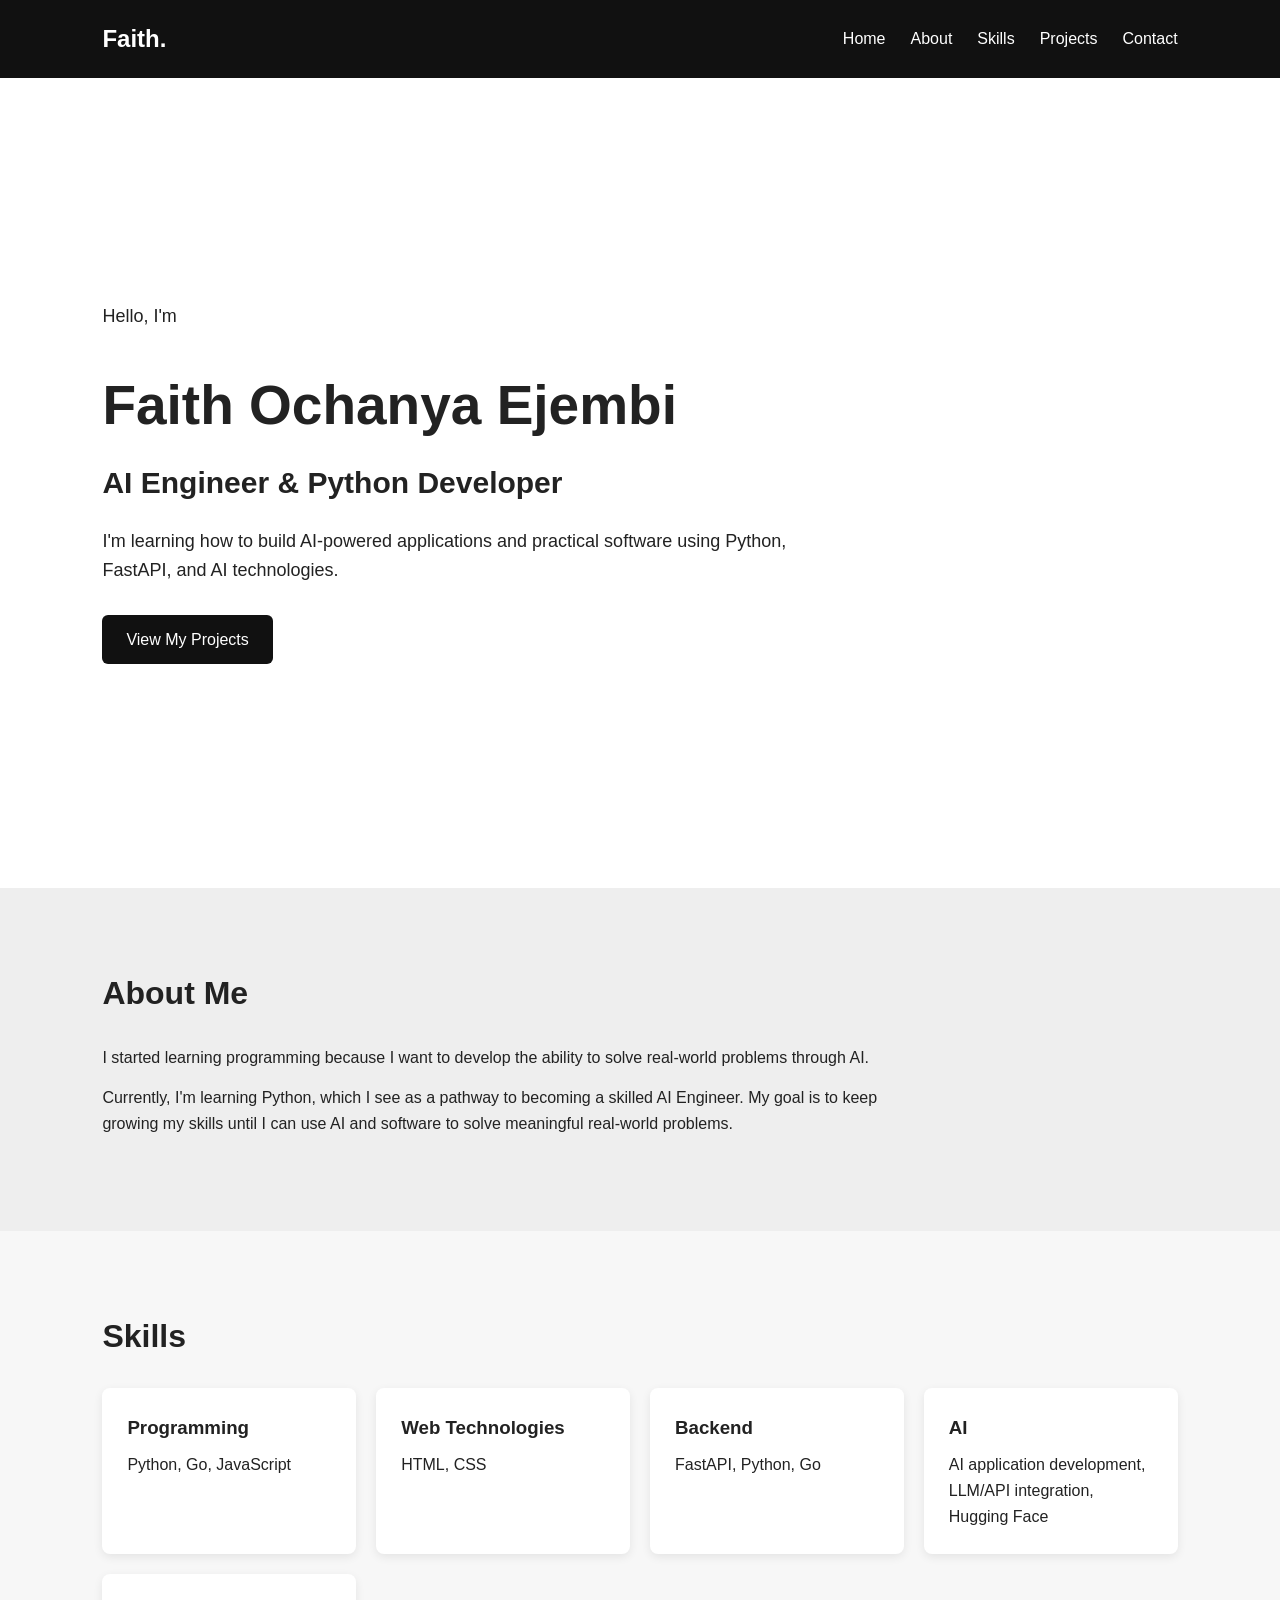
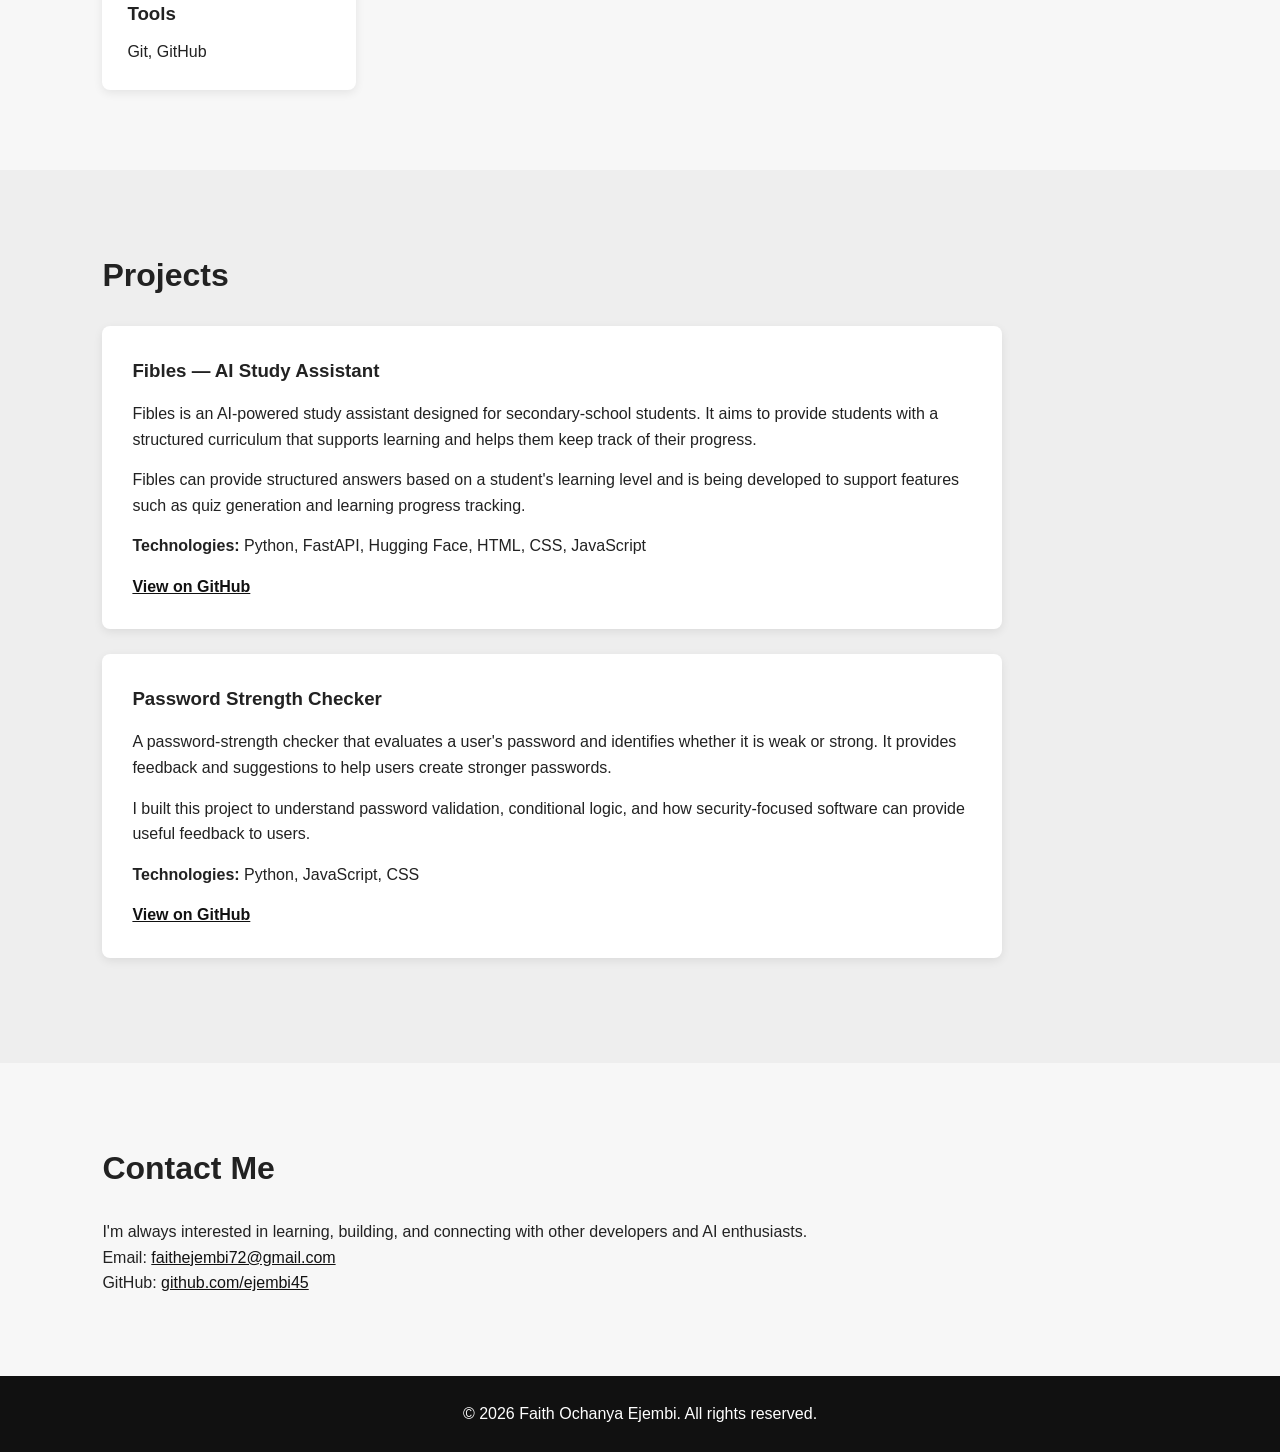
==== index.html @ 0cad3342 "Build personal portfolio website" ====
<!DOCTYPE html>
<html lang="en">
<head>
    <meta charset="UTF-8">
    <meta name="viewport" content="width=device-width, initial-scale=1.0">

    <title>Faith Ochanya Ejembi | AI Engineer</title>

    <link rel="stylesheet" href="style.css">
</head>

<body>

    <!-- Navigation -->
    <header>
        <nav>
            <h2>Faith.</h2>

            <ul>
                <li><a href="#home">Home</a></li>
                <li><a href="#about">About</a></li>
                <li><a href="#skills">Skills</a></li>
                <li><a href="#projects">Projects</a></li>
                <li><a href="#contact">Contact</a></li>
            </ul>
        </nav>
    </header>


    <!-- Home -->
    <section id="home" class="hero">

        <div class="hero-content">
            <p class="intro">Hello, I'm</p>

            <h1>Faith Ochanya Ejembi</h1>

            <h2>AI Engineer & Python Developer</h2>

            <p>
                I'm learning how to build AI-powered applications
                and practical software using Python, FastAPI,
                and AI technologies.
            </p>

            <a href="#projects" class="button">View My Projects</a>
        </div>

    </section>


    <!-- About -->
    <section id="about">

        <h2>About Me</h2>

        <p>
            I started learning programming because I want to develop
            the ability to solve real-world problems through AI.
        </p>

        <p>
            Currently, I'm learning Python, which I see as a pathway
            to becoming a skilled AI Engineer. My goal is to keep
            growing my skills until I can use AI and software to solve
            meaningful real-world problems.
        </p>

    </section>


    <!-- Skills -->
    <section id="skills">

        <h2>Skills</h2>

        <div class="skills-container">

            <div class="skill-card">
                <h3>Programming</h3>
                <p>Python, Go, JavaScript</p>
            </div>

            <div class="skill-card">
                <h3>Web Technologies</h3>
                <p>HTML, CSS</p>
            </div>

            <div class="skill-card">
                <h3>Backend</h3>
                <p>FastAPI, Python, Go</p>
            </div>

            <div class="skill-card">
                <h3>AI</h3>
                <p>AI application development, LLM/API integration, Hugging Face</p>
            </div>

            <div class="skill-card">
                <h3>Tools</h3>
                <p>Git, GitHub</p>
            </div>

        </div>

    </section>


    <!-- Projects -->
    <section id="projects">

        <h2>Projects</h2>


        <!-- Fibles -->
        <div class="project-card">

            <h3>Fibles — AI Study Assistant</h3>

            <p>
                Fibles is an AI-powered study assistant designed for
                secondary-school students. It aims to provide students
                with a structured curriculum that supports learning
                and helps them keep track of their progress.
            </p>

            <p>
                Fibles can provide structured answers based on a
                student's learning level and is being developed to
                support features such as quiz generation and learning
                progress tracking.
            </p>

            <p>
                <strong>Technologies:</strong>
                Python, FastAPI, Hugging Face, HTML, CSS, JavaScript
            </p>

            <a href="https://github.com/ejembi45/fibles"
               target="_blank">
                View on GitHub
            </a>

        </div>


        <!-- Password Strength Checker -->
        <div class="project-card">

            <h3>Password Strength Checker</h3>

            <p>
                A password-strength checker that evaluates a user's
                password and identifies whether it is weak or strong.
                It provides feedback and suggestions to help users
                create stronger passwords.
            </p>

            <p>
                I built this project to understand password validation,
                conditional logic, and how security-focused software
                can provide useful feedback to users.
            </p>

            <p>
                <strong>Technologies:</strong>
                Python, JavaScript, CSS
            </p>

            <a href="https://github.com/ejembi45/password-strength-checker"
               target="_blank">
                View on GitHub
            </a>

        </div>

    </section>


    <!-- Contact -->
    <section id="contact">

        <h2>Contact Me</h2>

        <p>
            I'm always interested in learning, building, and
            connecting with other developers and AI enthusiasts.
        </p>

        <p>
            Email:
            <a href="mailto:faithejembi72@gmail.com">
                faithejembi72@gmail.com
            </a>
        </p>

        <p>
            GitHub:
            <a href="https://github.com/ejembi45" target="_blank">
                github.com/ejembi45
            </a>
        </p>

    </section>


    <!-- Footer -->
    <footer>
        <p>© 2026 Faith Ochanya Ejembi. All rights reserved.</p>
    </footer>


    <script src="script.js"></script>

</body>
</html>
---- style.css ----
* {
    margin: 0;
    padding: 0;
    box-sizing: border-box;
}

html {
    scroll-behavior: smooth;
}

body {
    font-family: Arial, sans-serif;
    line-height: 1.6;
    color: #222;
    background: #f7f7f7;
}

/* Navigation */

header {
    background: #111;
    padding: 20px 8%;
    position: sticky;
    top: 0;
    z-index: 1000;
}

nav {
    display: flex;
    justify-content: space-between;
    align-items: center;
}

nav h2 {
    color: white;
}

nav ul {
    display: flex;
    list-style: none;
    gap: 25px;
}

nav a {
    color: white;
    text-decoration: none;
}

nav a:hover {
    text-decoration: underline;
}


/* General sections */

section {
    padding: 80px 8%;
}

section h2 {
    margin-bottom: 25px;
    font-size: 32px;
}


/* Hero */

.hero {
    min-height: 90vh;
    display: flex;
    align-items: center;
    background: white;
}

.hero-content {
    max-width: 700px;
}

.intro {
    font-size: 20px;
    margin-bottom: 10px;
}

.hero h1 {
    font-size: 55px;
    margin-bottom: 10px;
}

.hero h2 {
    font-size: 30px;
    margin-bottom: 20px;
}

.hero p {
    font-size: 18px;
    margin-bottom: 30px;
}

.button {
    display: inline-block;
    background: #111;
    color: white;
    padding: 12px 24px;
    text-decoration: none;
    border-radius: 6px;
}

.button:hover {
    background: #333;
}


/* About */

#about {
    background: #eeeeee;
}

#about p {
    max-width: 800px;
    margin-bottom: 15px;
}


/* Skills */

.skills-container {
    display: grid;
    grid-template-columns: repeat(auto-fit, minmax(200px, 1fr));
    gap: 20px;
}

.skill-card {
    background: white;
    padding: 25px;
    border-radius: 8px;
    box-shadow: 0 3px 10px rgba(0, 0, 0, 0.08);
}

.skill-card h3 {
    margin-bottom: 10px;
}


/* Projects */

#projects {
    background: #eeeeee;
}

.project-card {
    background: white;
    padding: 30px;
    margin-bottom: 25px;
    border-radius: 8px;
    max-width: 900px;
    box-shadow: 0 3px 10px rgba(0, 0, 0, 0.08);
}

.project-card h3 {
    margin-bottom: 15px;
}

.project-card p {
    margin-bottom: 15px;
}

.project-card a {
    color: #111;
    font-weight: bold;
}


/* Contact */

#contact a {
    color: #111;
}


/* Footer */

footer {
    background: #111;
    color: white;
    text-align: center;
    padding: 25px;
}


/* Mobile */

@media (max-width: 700px) {

    nav {
        flex-direction: column;
        gap: 15px;
    }

    nav ul {
        gap: 12px;
        flex-wrap: wrap;
        justify-content: center;
    }

    .hero h1 {
        font-size: 40px;
    }

    .hero h2 {
        font-size: 24px;
    }

    section {
        padding: 60px 6%;
    }
}
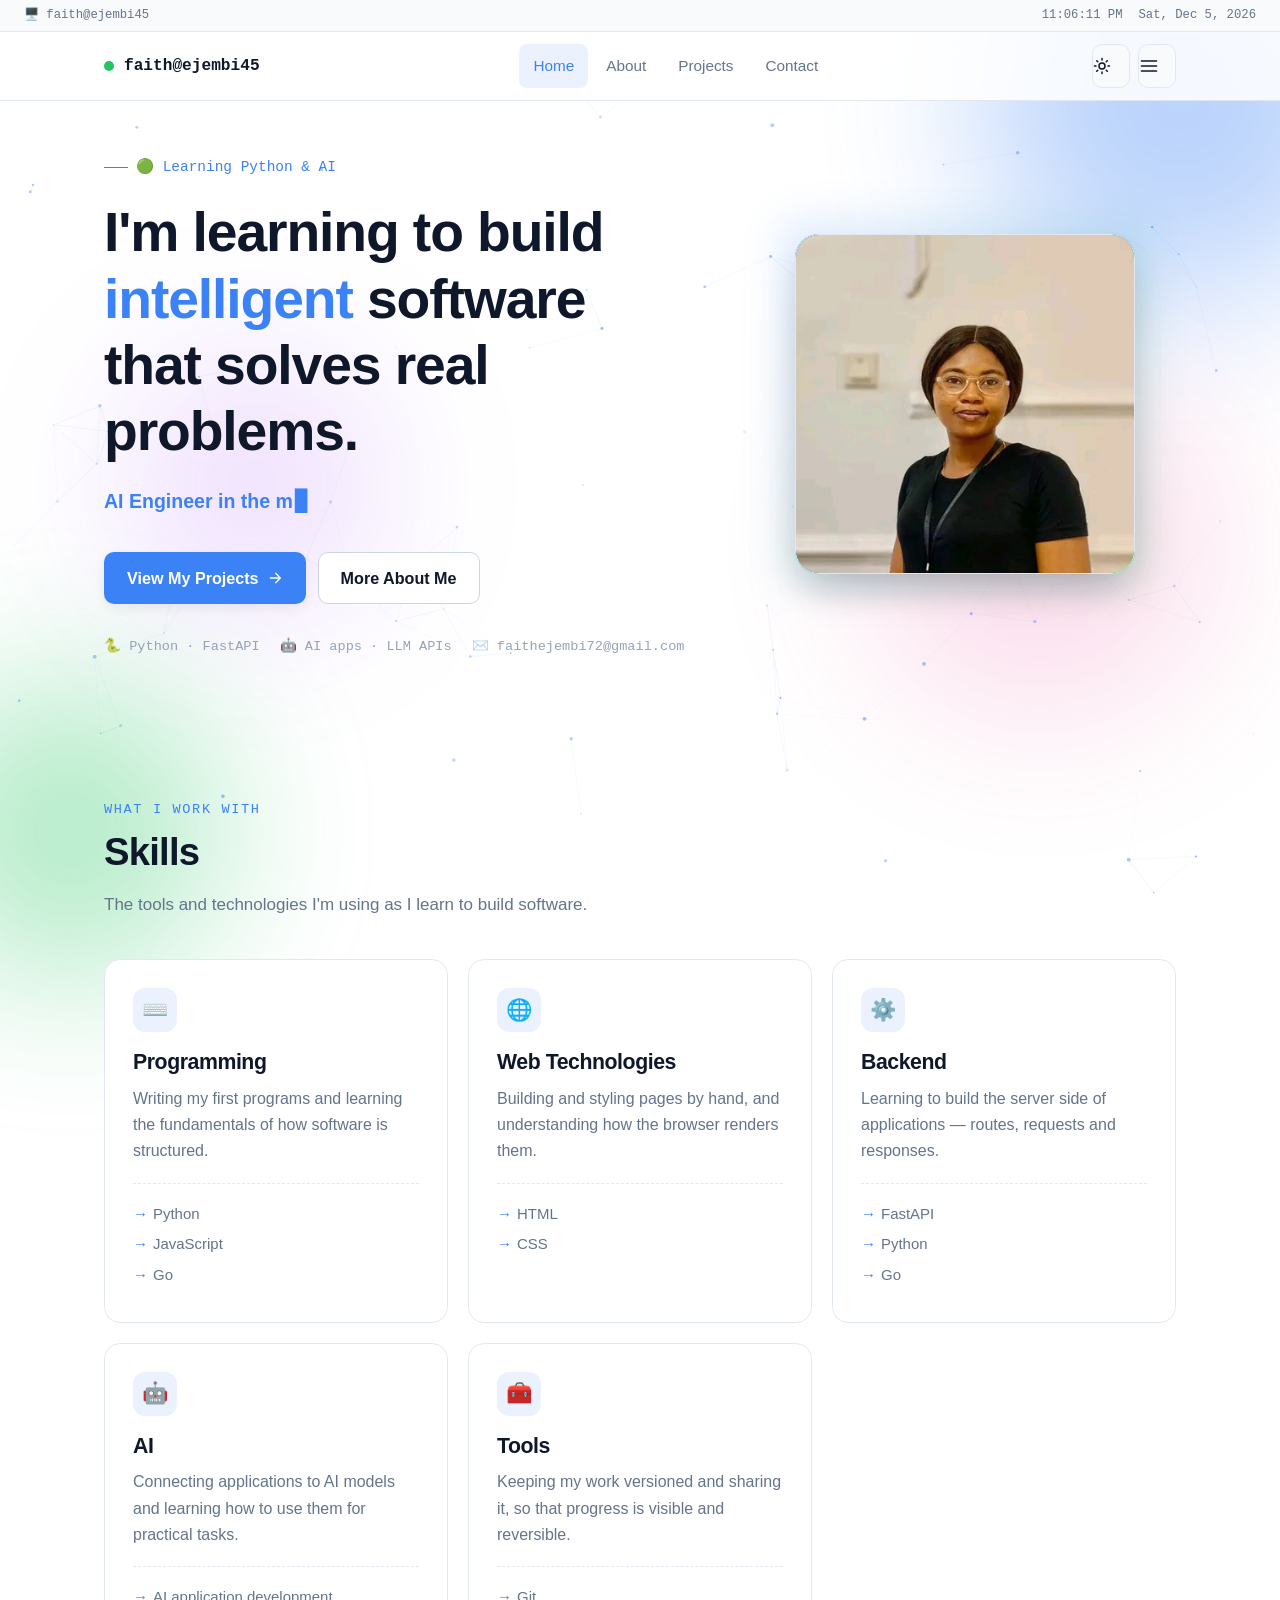
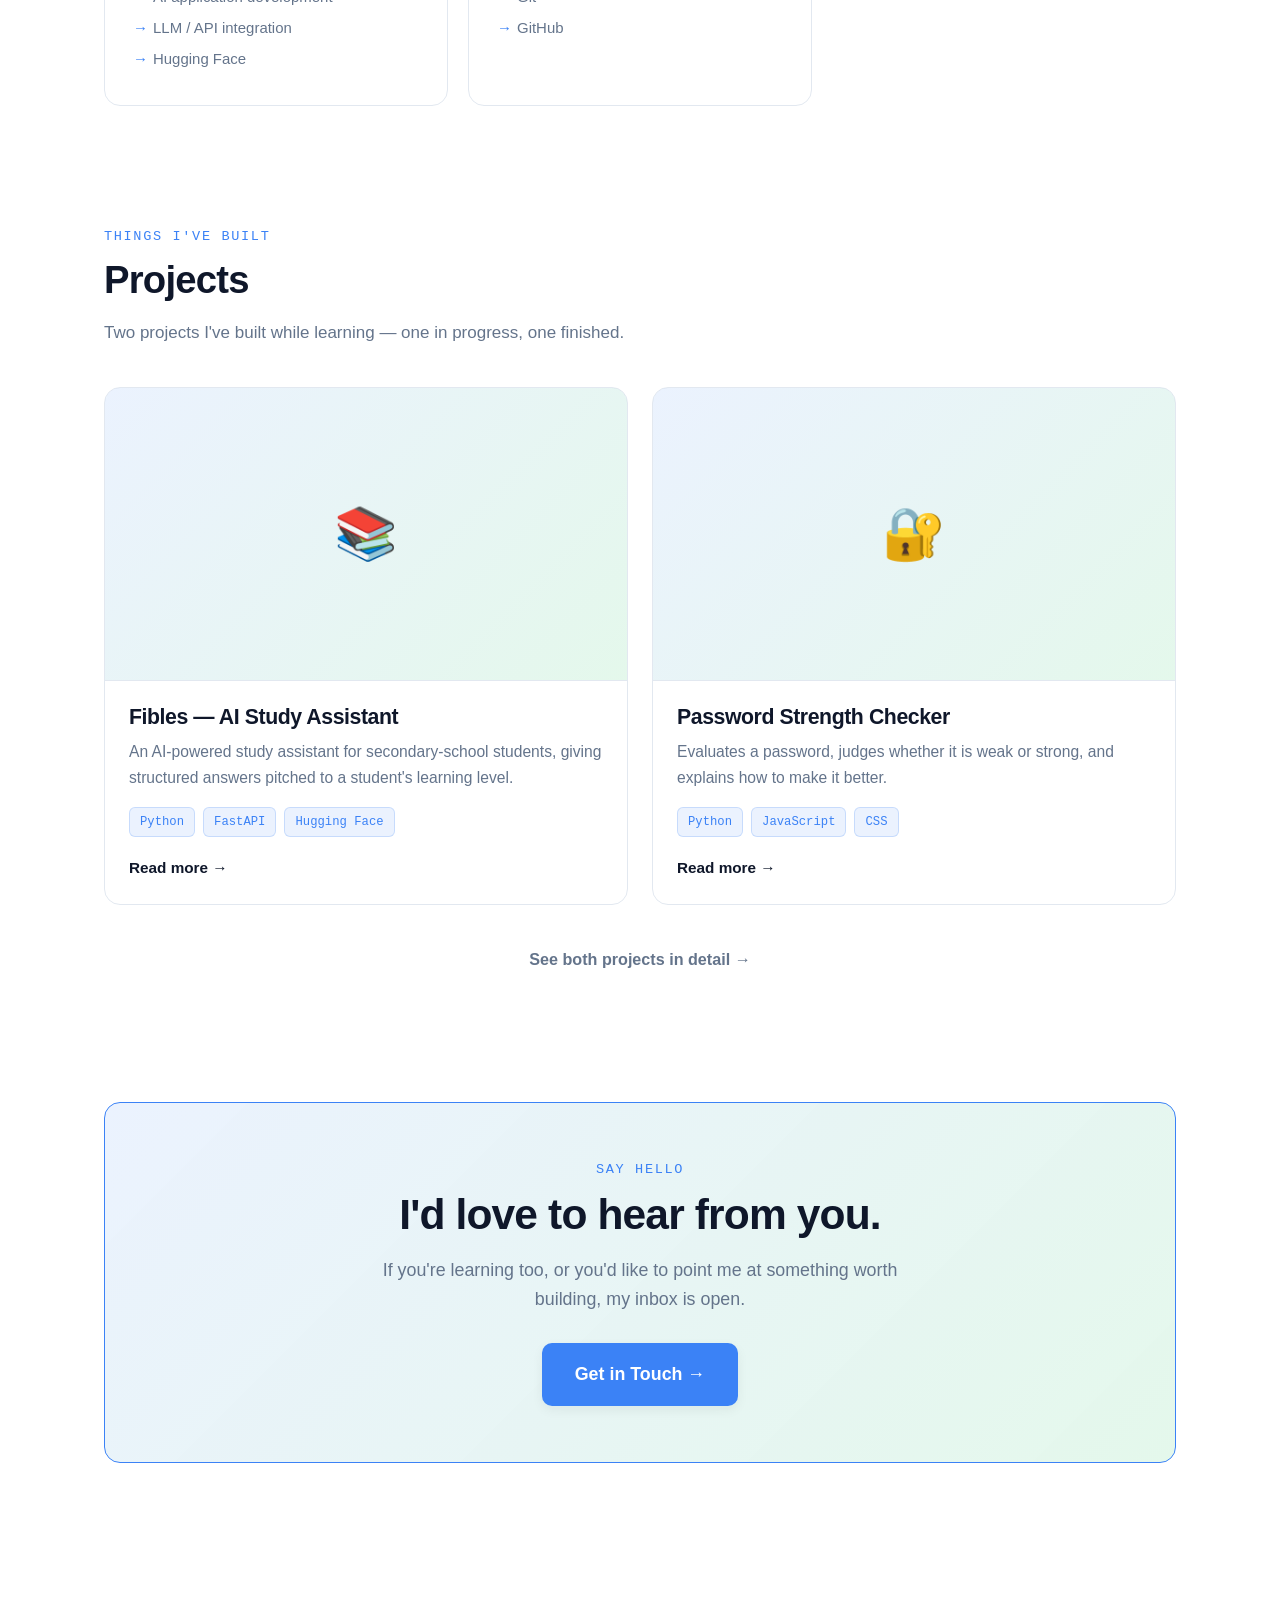
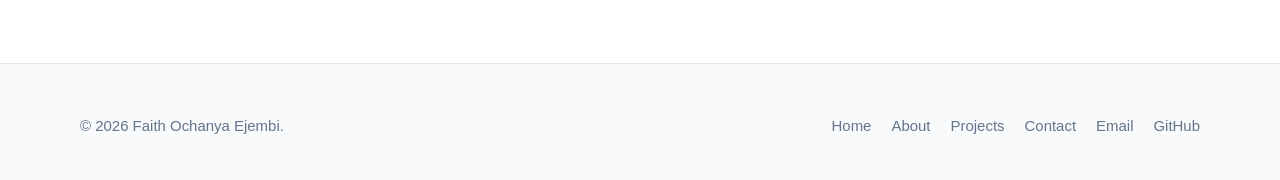
==== commit 9427086e: "Rebuild portfolio in the Agene Okoh design language Replaces the single-page site with a four-page s" ====
--- a/index.html
+++ b/index.html
@@ -1,216 +1,251 @@
 <!DOCTYPE html>
-<html lang="en">
+<html lang="en" data-theme="light">
 <head>
-    <meta charset="UTF-8">
-    <meta name="viewport" content="width=device-width, initial-scale=1.0">
-
-    <title>Faith Ochanya Ejembi | AI Engineer</title>
-
-    <link rel="stylesheet" href="style.css">
+  <meta charset="UTF-8">
+  <meta name="viewport" content="width=device-width, initial-scale=1.0, viewport-fit=cover">
+  <meta name="description" content="Faith Ochanya Ejembi — AI Engineer & Python Developer. Learning to build AI-powered applications with Python and FastAPI.">
+  <meta property="og:title" content="Faith Ochanya Ejembi | AI Engineer & Python Developer">
+  <meta property="og:description" content="Learning to build AI-powered applications and practical software with Python, FastAPI and AI technologies.">
+  <meta property="og:type" content="website">
+  <meta name="twitter:card" content="summary_large_image">
+
+  <title>Faith Ochanya Ejembi | AI Engineer &amp; Python Developer</title>
+
+  <link rel="stylesheet" href="style.css">
+  <script>
+    /* Set theme before first paint to avoid a flash of the wrong palette. */
+    document.documentElement.classList.add('js');
+    try {
+      var t = localStorage.getItem('theme');
+      if (t) document.documentElement.setAttribute('data-theme', t);
+    } catch (e) {}
+  </script>
 </head>
 
 <body>
 
-    <!-- Navigation -->
-    <header>
-        <nav>
-            <h2>Faith.</h2>
-
-            <ul>
-                <li><a href="#home">Home</a></li>
-                <li><a href="#about">About</a></li>
-                <li><a href="#skills">Skills</a></li>
-                <li><a href="#projects">Projects</a></li>
-                <li><a href="#contact">Contact</a></li>
-            </ul>
-        </nav>
-    </header>
-
-
-    <!-- Home -->
-    <section id="home" class="hero">
-
-        <div class="hero-content">
-            <p class="intro">Hello, I'm</p>
-
-            <h1>Faith Ochanya Ejembi</h1>
-
-            <h2>AI Engineer & Python Developer</h2>
-
-            <p>
-                I'm learning how to build AI-powered applications
-                and practical software using Python, FastAPI,
-                and AI technologies.
-            </p>
-
-            <a href="#projects" class="button">View My Projects</a>
-        </div>
-
-    </section>
-
-
-    <!-- About -->
-    <section id="about">
-
-        <h2>About Me</h2>
-
-        <p>
-            I started learning programming because I want to develop
-            the ability to solve real-world problems through AI.
-        </p>
-
-        <p>
-            Currently, I'm learning Python, which I see as a pathway
-            to becoming a skilled AI Engineer. My goal is to keep
-            growing my skills until I can use AI and software to solve
-            meaningful real-world problems.
-        </p>
-
-    </section>
-
+  <div id="status-bar">
+    <span id="status-left">🖥️ faith@ejembi45</span>
+    <span id="status-right">
+      <span id="status-time"></span>
+      <span id="status-date"></span>
+    </span>
+  </div>
+
+  <canvas id="bg-canvas"></canvas>
+  <div class="shape shape-1"></div>
+  <div class="shape shape-2"></div>
+  <div class="shape shape-3"></div>
+  <div class="shape shape-4"></div>
+
+  <a class="skip-link" href="#main">Skip to Content</a>
+
+  <header id="site-header">
+    <div class="header-inner">
+      <a href="index.html" class="logo"><span class="logo-dot"></span>faith@ejembi45</a>
+
+      <nav class="nav-links" id="nav-links">
+        <a href="index.html" class="active">Home</a>
+        <a href="about.html">About</a>
+        <a href="projects.html">Projects</a>
+        <a href="contact.html">Contact</a>
+      </nav>
+
+      <div class="header-actions">
+        <button id="theme-toggle" class="theme-toggle" aria-label="Toggle theme">
+          <svg class="icon-sun" viewBox="0 0 24 24" fill="none" stroke="currentColor" stroke-width="2" stroke-linecap="round" stroke-linejoin="round"><circle cx="12" cy="12" r="4"></circle><path d="M12 2v2M12 20v2M4.93 4.93l1.41 1.41M17.66 17.66l1.41 1.41M2 12h2M20 12h2M4.93 19.07l1.41-1.41M17.66 6.34l1.41-1.41"></path></svg>
+          <svg class="icon-moon" viewBox="0 0 24 24" fill="none" stroke="currentColor" stroke-width="2" stroke-linecap="round" stroke-linejoin="round"><path d="M21 12.79A9 9 0 1 1 11.21 3 7 7 0 0 0 21 12.79z"></path></svg>
+        </button>
+        <button class="menu-toggle" id="menu-toggle" aria-label="Menu" aria-expanded="false">
+          <svg viewBox="0 0 24 24" fill="none" stroke="currentColor" stroke-width="2" stroke-linecap="round"><path d="M3 6h18M3 12h18M3 18h18"></path></svg>
+        </button>
+      </div>
+    </div>
+  </header>
+
+  <main class="page" id="main">
+
+    <!-- Hero -->
+    <section class="hero container">
+      <div class="hero-grid">
+        <div>
+          <div class="hero-eyebrow">🟢 Learning Python &amp; AI</div>
+
+          <h1>I'm learning to build <span class="accent">intelligent</span> software that solves real problems.</h1>
+
+          <p class="hero-sub"><span class="typing-text">AI Engineer in the making</span></p>
+
+          <div class="hero-ctas">
+            <a href="projects.html" class="btn btn-primary">View My Projects
+              <svg viewBox="0 0 24 24" fill="none" stroke="currentColor" stroke-width="2" stroke-linecap="round"><path d="M5 12h14M13 5l7 7-7 7"></path></svg>
+            </a>
+            <a href="about.html" class="btn btn-secondary">More About Me</a>
+          </div>
+
+          <div class="hero-meta">
+            <span>🐍 Python · FastAPI</span>
+            <span>🤖 AI apps · LLM APIs</span>
+            <span>✉️ faithejembi72@gmail.com</span>
+          </div>
+        </div>
+
+        <div class="hero-portrait">
+          <div class="portrait-fallback" aria-hidden="true">FE</div>
+          <img src="assets/images/profile.jpg" alt="Faith Ochanya Ejembi">
+        </div>
+      </div>
+    </section>
 
     <!-- Skills -->
-    <section id="skills">
-
+    <section class="section container fade-in">
+      <div class="section-header">
+        <div class="section-eyebrow">What I work with</div>
         <h2>Skills</h2>
-
-        <div class="skills-container">
-
-            <div class="skill-card">
-                <h3>Programming</h3>
-                <p>Python, Go, JavaScript</p>
+        <p>The tools and technologies I'm using as I learn to build software.</p>
+      </div>
+
+      <div class="cards-grid">
+        <div class="card service-card">
+          <div class="service-icon" aria-hidden="true">⌨️</div>
+          <h3>Programming</h3>
+          <p>Writing my first programs and learning the fundamentals of how software is structured.</p>
+          <ul class="deliverables">
+            <li>Python</li>
+            <li>JavaScript</li>
+            <li>Go</li>
+          </ul>
+        </div>
+
+        <div class="card service-card">
+          <div class="service-icon" aria-hidden="true">🌐</div>
+          <h3>Web Technologies</h3>
+          <p>Building and styling pages by hand, and understanding how the browser renders them.</p>
+          <ul class="deliverables">
+            <li>HTML</li>
+            <li>CSS</li>
+          </ul>
+        </div>
+
+        <div class="card service-card">
+          <div class="service-icon" aria-hidden="true">⚙️</div>
+          <h3>Backend</h3>
+          <p>Learning to build the server side of applications — routes, requests and responses.</p>
+          <ul class="deliverables">
+            <li>FastAPI</li>
+            <li>Python</li>
+            <li>Go</li>
+          </ul>
+        </div>
+
+        <div class="card service-card">
+          <div class="service-icon" aria-hidden="true">🤖</div>
+          <h3>AI</h3>
+          <p>Connecting applications to AI models and learning how to use them for practical tasks.</p>
+          <ul class="deliverables">
+            <li>AI application development</li>
+            <li>LLM / API integration</li>
+            <li>Hugging Face</li>
+          </ul>
+        </div>
+
+        <div class="card service-card">
+          <div class="service-icon" aria-hidden="true">🧰</div>
+          <h3>Tools</h3>
+          <p>Keeping my work versioned and sharing it, so that progress is visible and reversible.</p>
+          <ul class="deliverables">
+            <li>Git</li>
+            <li>GitHub</li>
+          </ul>
+        </div>
+      </div>
+    </section>
+
+    <!-- Projects -->
+    <section class="section container fade-in">
+      <div class="section-header">
+        <div class="section-eyebrow">Things I've built</div>
+        <h2>Projects</h2>
+        <p>Two projects I've built while learning — one in progress, one finished.</p>
+      </div>
+
+      <div class="projects-grid">
+        <a href="projects.html" class="project-card">
+          <div class="project-thumb" aria-hidden="true">📚</div>
+          <div class="project-body">
+            <h3>Fibles — AI Study Assistant</h3>
+            <p>An AI-powered study assistant for secondary-school students, giving structured answers pitched to a student's learning level.</p>
+            <div class="tags">
+              <span class="tag">Python</span>
+              <span class="tag">FastAPI</span>
+              <span class="tag">Hugging Face</span>
             </div>
-
-            <div class="skill-card">
-                <h3>Web Technologies</h3>
-                <p>HTML, CSS</p>
+            <span class="project-link">Read more →</span>
+          </div>
+        </a>
+
+        <a href="projects.html" class="project-card">
+          <div class="project-thumb" aria-hidden="true">🔐</div>
+          <div class="project-body">
+            <h3>Password Strength Checker</h3>
+            <p>Evaluates a password, judges whether it is weak or strong, and explains how to make it better.</p>
+            <div class="tags">
+              <span class="tag">Python</span>
+              <span class="tag">JavaScript</span>
+              <span class="tag">CSS</span>
             </div>
-
-            <div class="skill-card">
-                <h3>Backend</h3>
-                <p>FastAPI, Python, Go</p>
-            </div>
-
-            <div class="skill-card">
-                <h3>AI</h3>
-                <p>AI application development, LLM/API integration, Hugging Face</p>
-            </div>
-
-            <div class="skill-card">
-                <h3>Tools</h3>
-                <p>Git, GitHub</p>
-            </div>
-
-        </div>
-
-    </section>
-
-
-    <!-- Projects -->
-    <section id="projects">
-
-        <h2>Projects</h2>
-
-
-        <!-- Fibles -->
-        <div class="project-card">
-
-            <h3>Fibles — AI Study Assistant</h3>
-
-            <p>
-                Fibles is an AI-powered study assistant designed for
-                secondary-school students. It aims to provide students
-                with a structured curriculum that supports learning
-                and helps them keep track of their progress.
-            </p>
-
-            <p>
-                Fibles can provide structured answers based on a
-                student's learning level and is being developed to
-                support features such as quiz generation and learning
-                progress tracking.
-            </p>
-
-            <p>
-                <strong>Technologies:</strong>
-                Python, FastAPI, Hugging Face, HTML, CSS, JavaScript
-            </p>
-
-            <a href="https://github.com/ejembi45/fibles"
-               target="_blank">
-                View on GitHub
-            </a>
-
-        </div>
-
-
-        <!-- Password Strength Checker -->
-        <div class="project-card">
-
-            <h3>Password Strength Checker</h3>
-
-            <p>
-                A password-strength checker that evaluates a user's
-                password and identifies whether it is weak or strong.
-                It provides feedback and suggestions to help users
-                create stronger passwords.
-            </p>
-
-            <p>
-                I built this project to understand password validation,
-                conditional logic, and how security-focused software
-                can provide useful feedback to users.
-            </p>
-
-            <p>
-                <strong>Technologies:</strong>
-                Python, JavaScript, CSS
-            </p>
-
-            <a href="https://github.com/ejembi45/password-strength-checker"
-               target="_blank">
-                View on GitHub
-            </a>
-
-        </div>
-
-    </section>
-
-
-    <!-- Contact -->
-    <section id="contact">
-
-        <h2>Contact Me</h2>
-
-        <p>
-            I'm always interested in learning, building, and
-            connecting with other developers and AI enthusiasts.
-        </p>
-
-        <p>
-            Email:
-            <a href="mailto:faithejembi72@gmail.com">
-                faithejembi72@gmail.com
-            </a>
-        </p>
-
-        <p>
-            GitHub:
-            <a href="https://github.com/ejembi45" target="_blank">
-                github.com/ejembi45
-            </a>
-        </p>
-
-    </section>
-
-
-    <!-- Footer -->
-    <footer>
-        <p>© 2026 Faith Ochanya Ejembi. All rights reserved.</p>
-    </footer>
-
-
-    <script src="script.js"></script>
+            <span class="project-link">Read more →</span>
+          </div>
+        </a>
+      </div>
+
+      <div style="text-align:center; margin-top: 32px;">
+        <a href="projects.html" class="btn btn-ghost">See both projects in detail →</a>
+      </div>
+    </section>
+
+    <!-- CTA -->
+    <section class="section container fade-in">
+      <div class="cta-band">
+        <div class="section-eyebrow">Say hello</div>
+        <h2>I'd love to hear from you.</h2>
+        <p>If you're learning too, or you'd like to point me at something worth building, my inbox is open.</p>
+        <a href="contact.html" class="btn btn-primary" style="font-size: 1.05rem; padding: 16px 32px;">Get in Touch →</a>
+      </div>
+    </section>
+
+  </main>
+
+  <footer id="site-footer">
+    <div class="footer-inner">
+      <p>© <span class="js-year">2026</span> Faith Ochanya Ejembi.</p>
+      <div class="footer-links">
+        <a href="index.html">Home</a>
+        <a href="about.html">About</a>
+        <a href="projects.html">Projects</a>
+        <a href="contact.html">Contact</a>
+        <a href="mailto:faithejembi72@gmail.com">Email</a>
+        <a href="https://github.com/ejembi45" target="_blank" rel="noopener">GitHub</a>
+      </div>
+    </div>
+  </footer>
+
+  <div id="terminal-overlay" role="dialog" aria-label="Terminal">
+    <div id="terminal-header">
+      <span>📟 Terminal — faith@ejembi45</span>
+      <button id="terminal-close" aria-label="Close terminal">✕</button>
+    </div>
+    <div id="terminal-output">
+      <div class="terminal-line">&gt; Welcome to faith@ejembi45</div>
+      <div class="terminal-line">&gt; Type 'help' for available commands</div>
+      <div class="terminal-line">&gt;</div>
+    </div>
+    <div id="terminal-input-wrap">
+      <span class="terminal-prompt">$</span>
+      <input type="text" id="terminal-input" autocomplete="off" spellcheck="false" placeholder="Enter command...">
+    </div>
+  </div>
+
+  <script src="script.js"></script>
 
 </body>
-</html>+</html>
--- a/style.css
+++ b/style.css
@@ -1,217 +1,616 @@
-* {
-    margin: 0;
-    padding: 0;
-    box-sizing: border-box;
-}
+/* ============================================================
+   FAITH OCHANYA EJEMBI — PORTFOLIO
+   Design system adapted from agene-okoh.vercel.app
+   ============================================================ */
+
+*, *::before, *::after { box-sizing: border-box; margin: 0; padding: 0; }
+
+/* ---------- Design tokens ---------- */
+
+:root {
+  --bg: #ffffff; --bg-alt: #f8fafc; --bg-card: #ffffff; --bg-elevated: #ffffff;
+  --text: #0f172a; --text-muted: #64748b; --text-dim: #94a3b8;
+  --border: #e2e8f0; --border-strong: #cbd5e1;
+  --accent: #3b82f6; --accent-hover: #2563eb; --accent-soft: rgba(59, 130, 246, 0.1);
+  --success: #22c55e; --success-soft: rgba(34, 197, 94, 0.12);
+  --warn: #f59e0b;
+  --shadow-sm: 0 1px 2px rgba(0, 0, 0, 0.04);
+  --shadow: 0 4px 12px rgba(15, 23, 42, 0.06);
+  --shadow-lg: 0 20px 40px -12px rgba(15, 23, 42, 0.15);
+  --radius: 10px; --radius-lg: 16px; --radius-xl: 24px;
+  --font-sans: -apple-system, BlinkMacSystemFont, "Segoe UI", Roboto, "Helvetica Neue", Arial, sans-serif;
+  --font-mono: ui-monospace, "SF Mono", "Cascadia Code", "Roboto Mono", Menlo, Consolas, monospace;
+  --max-width: 1120px; --header-h: 68px; --status-h: 32px; --gutter: 24px;
+  --transition: 200ms cubic-bezier(0.4, 0, 0.2, 1);
+}
+
+[data-theme="dark"] {
+  --bg: #0a0e14; --bg-alt: #0d1219; --bg-card: #111823; --bg-elevated: #161e2c;
+  --text: #e6edf6; --text-muted: #8b98ab; --text-dim: #566174;
+  --border: #1d2735; --border-strong: #2a3648;
+  --accent: #60a5fa; --accent-hover: #93c5fd; --accent-soft: rgba(96, 165, 250, 0.12);
+  --success: #4ade80; --success-soft: rgba(74, 222, 128, 0.12);
+  --shadow-sm: 0 1px 2px rgba(0, 0, 0, 0.3);
+  --shadow: 0 4px 12px rgba(0, 0, 0, 0.4);
+  --shadow-lg: 0 20px 40px -12px rgba(0, 0, 0, 0.6);
+}
+
+/* ---------- Base ---------- */
 
 html {
-    scroll-behavior: smooth;
+  scroll-behavior: smooth;
+  scroll-padding-top: calc(var(--header-h) + var(--status-h) + 20px);
+  font-size: clamp(15px, 0.95vw + 12px, 17px);
+  -webkit-text-size-adjust: 100%;
+  text-size-adjust: 100%;
 }
 
 body {
-    font-family: Arial, sans-serif;
-    line-height: 1.6;
-    color: #222;
-    background: #f7f7f7;
-}
-
-/* Navigation */
-
-header {
-    background: #111;
-    padding: 20px 8%;
-    position: sticky;
-    top: 0;
-    z-index: 1000;
-}
-
-nav {
-    display: flex;
-    justify-content: space-between;
-    align-items: center;
-}
-
-nav h2 {
-    color: white;
-}
-
-nav ul {
-    display: flex;
-    list-style: none;
-    gap: 25px;
-}
-
-nav a {
-    color: white;
-    text-decoration: none;
-}
-
-nav a:hover {
-    text-decoration: underline;
-}
-
-
-/* General sections */
-
-section {
-    padding: 80px 8%;
-}
-
-section h2 {
-    margin-bottom: 25px;
-    font-size: 32px;
-}
-
-
-/* Hero */
-
-.hero {
-    min-height: 90vh;
-    display: flex;
-    align-items: center;
-    background: white;
-}
-
-.hero-content {
-    max-width: 700px;
-}
-
-.intro {
-    font-size: 20px;
-    margin-bottom: 10px;
-}
-
-.hero h1 {
-    font-size: 55px;
-    margin-bottom: 10px;
-}
-
-.hero h2 {
-    font-size: 30px;
-    margin-bottom: 20px;
-}
-
-.hero p {
-    font-size: 18px;
-    margin-bottom: 30px;
-}
-
-.button {
-    display: inline-block;
-    background: #111;
-    color: white;
-    padding: 12px 24px;
-    text-decoration: none;
-    border-radius: 6px;
-}
-
-.button:hover {
-    background: #333;
-}
-
-
-/* About */
-
-#about {
-    background: #eeeeee;
-}
-
-#about p {
-    max-width: 800px;
-    margin-bottom: 15px;
-}
-
-
-/* Skills */
-
-.skills-container {
-    display: grid;
-    grid-template-columns: repeat(auto-fit, minmax(200px, 1fr));
-    gap: 20px;
-}
-
-.skill-card {
-    background: white;
-    padding: 25px;
-    border-radius: 8px;
-    box-shadow: 0 3px 10px rgba(0, 0, 0, 0.08);
-}
-
-.skill-card h3 {
-    margin-bottom: 10px;
-}
-
-
-/* Projects */
-
-#projects {
-    background: #eeeeee;
-}
-
+  font-family: var(--font-sans); background: var(--bg); color: var(--text);
+  line-height: 1.65; font-size: 1rem; -webkit-font-smoothing: antialiased;
+  overflow-x: hidden;
+  transition: background var(--transition), color var(--transition);
+}
+
+body, main, section, .container { overflow-x: clip; max-width: 100%; }
+
+a { color: var(--accent); text-decoration: none; transition: color var(--transition); word-break: break-word; }
+a:hover { color: var(--accent-hover); }
+img { max-width: 100%; display: block; }
+button { font-family: inherit; cursor: pointer; border: none; background: none; }
+ul { list-style: none; }
+::selection { background: var(--accent); color: #fff; }
+
+p, h1, h2, h3, h4, li { overflow-wrap: break-word; word-wrap: break-word; }
+
+.skip-link { position: absolute; top: -100px; left: 0; background: var(--accent); color: #fff; padding: 10px 16px; z-index: 10000; border-radius: 0 0 8px 0; }
+.skip-link:focus { top: 0; color: #fff; }
+
+/* Notch/cutout handling lives with the gutter formula further down —
+   see "Safe-area gutters". */
+
+/* ---------- Status bar ---------- */
+
+#status-bar {
+  position: fixed; top: 0; left: 0; right: 0; height: var(--status-h);
+  background: var(--bg-alt); border-bottom: 1px solid var(--border);
+  display: flex; align-items: center; justify-content: space-between;
+  padding: 0 var(--gutter); font-family: var(--font-mono); font-size: 0.72rem;
+  color: var(--text-muted); z-index: 500; backdrop-filter: blur(8px);
+}
+#status-right { display: flex; gap: 16px; }
+#status-right span { white-space: nowrap; }
+
+/* ---------- Background canvas + shapes ---------- */
+
+#bg-canvas { position: fixed; inset: 0; z-index: -2; pointer-events: none; opacity: 0.9; }
+[data-theme="dark"] #bg-canvas { opacity: 0.7; }
+
+.shape {
+  position: fixed; border-radius: 50%; filter: blur(80px); opacity: 0.35;
+  z-index: -1; pointer-events: none; animation: floatShape 20s ease-in-out infinite;
+}
+[data-theme="dark"] .shape { opacity: 0.25; }
+.shape-1 { width: 400px; height: 400px; background: var(--accent); top: -100px; right: -100px; }
+.shape-2 { width: 300px; height: 300px; background: var(--success); bottom: -80px; left: -80px; animation-delay: -5s; }
+.shape-3 { width: 250px; height: 250px; background: #a855f7; top: 40%; left: 10%; animation-delay: -10s; opacity: 0.2; }
+.shape-4 { width: 350px; height: 350px; background: #ec4899; bottom: 20%; right: 5%; animation-delay: -15s; opacity: 0.18; }
+
+@keyframes floatShape {
+  0%, 100% { transform: translate(0, 0) scale(1); }
+  33% { transform: translate(30px, -30px) scale(1.05); }
+  66% { transform: translate(-20px, 20px) scale(0.95); }
+}
+
+/* ---------- Header ---------- */
+
+#site-header {
+  position: sticky; top: var(--status-h); z-index: 400;
+  background: color-mix(in srgb, var(--bg) 85%, transparent);
+  backdrop-filter: blur(14px); -webkit-backdrop-filter: blur(14px);
+  border-bottom: 1px solid var(--border);
+}
+.header-inner {
+  max-width: var(--max-width); margin: 0 auto; height: var(--header-h);
+  padding: 0 var(--gutter); display: flex; align-items: center;
+  justify-content: space-between; gap: 24px;
+}
+.logo {
+  display: flex; align-items: center; gap: 10px; font-family: var(--font-mono);
+  font-weight: 700; font-size: 0.95rem; color: var(--text); white-space: nowrap;
+}
+.logo-dot { width: 10px; height: 10px; background: var(--success); border-radius: 50%; animation: pulseDot 2s infinite; }
+.logo:hover { color: var(--accent); }
+
+@keyframes pulseDot {
+  0% { box-shadow: 0 0 0 0 rgba(34, 197, 94, 0.5); }
+  70% { box-shadow: 0 0 0 8px rgba(34, 197, 94, 0); }
+  100% { box-shadow: 0 0 0 0 rgba(34, 197, 94, 0); }
+}
+
+.nav-links { display: flex; align-items: center; gap: 4px; flex-wrap: wrap; }
+.nav-links a {
+  color: var(--text-muted); font-size: 0.9rem; font-weight: 500;
+  padding: 8px 14px; border-radius: 8px; transition: all var(--transition);
+}
+.nav-links a:hover { color: var(--text); background: var(--accent-soft); }
+.nav-links a.active { color: var(--accent); background: var(--accent-soft); }
+
+.header-actions { display: flex; align-items: center; gap: 8px; }
+.theme-toggle {
+  width: 38px; height: 38px; border-radius: 10px; display: grid; place-items: center;
+  background: var(--bg-alt); border: 1px solid var(--border); color: var(--text);
+  transition: all var(--transition);
+}
+.theme-toggle:hover { border-color: var(--accent); color: var(--accent); }
+.theme-toggle svg { width: 18px; height: 18px; }
+.theme-toggle .icon-moon { display: none; }
+[data-theme="dark"] .theme-toggle .icon-sun { display: none; }
+[data-theme="dark"] .theme-toggle .icon-moon { display: block; }
+
+.menu-toggle {
+  display: none; width: 38px; height: 38px; border-radius: 10px;
+  background: var(--bg-alt); border: 1px solid var(--border);
+  color: var(--text); place-items: center;
+}
+.menu-toggle svg { width: 20px; height: 20px; }
+
+/* ---------- Layout ---------- */
+
+main.page { position: relative; z-index: 1; padding-bottom: 80px; }
+.container { max-width: var(--max-width); margin: 0 auto; padding: 0 var(--gutter); }
+.section { padding: 80px 0 40px; }
+.section-header { margin-bottom: 40px; }
+.section-eyebrow {
+  font-family: var(--font-mono); font-size: 0.8rem; color: var(--accent);
+  text-transform: uppercase; letter-spacing: 0.12em; margin-bottom: 8px;
+}
+
+h1, h2, h3, h4 { line-height: 1.2; letter-spacing: -0.02em; font-weight: 700; }
+h1 { font-size: clamp(2rem, 5vw, 3.25rem); }
+h2 { font-size: clamp(1.6rem, 3.5vw, 2.25rem); margin-bottom: 16px; }
+h3 { font-size: 1.25rem; margin-bottom: 8px; }
+h4 { font-size: 1rem; margin-bottom: 8px; }
+p { color: var(--text-muted); }
+p + p { margin-top: 12px; }
+strong { color: var(--text); font-weight: 600; }
+
+.divider { height: 1px; background: var(--border); margin: 40px 0; border: none; }
+
+/* ---------- Buttons ---------- */
+
+.btn {
+  display: inline-flex; align-items: center; gap: 8px; padding: 12px 22px;
+  border-radius: 10px; font-size: 0.95rem; font-weight: 600;
+  transition: all var(--transition); white-space: nowrap; border: 1px solid transparent;
+}
+.btn-primary { background: var(--accent); color: #fff; box-shadow: var(--shadow); }
+.btn-primary:hover { background: var(--accent-hover); color: #fff; transform: translateY(-1px); box-shadow: var(--shadow-lg); }
+.btn-secondary { background: var(--bg-card); color: var(--text); border-color: var(--border-strong); }
+.btn-secondary:hover { border-color: var(--accent); color: var(--accent); transform: translateY(-1px); }
+.btn-ghost { color: var(--text-muted); padding: 8px 12px; }
+.btn-ghost:hover { color: var(--accent); background: var(--accent-soft); }
+.btn svg { width: 16px; height: 16px; }
+
+/* ---------- Badge + tags ---------- */
+
+.status-badge {
+  display: inline-flex; align-items: center; gap: 8px; font-size: 0.82rem;
+  font-weight: 500; padding: 6px 14px; border-radius: 999px;
+  background: var(--success-soft); color: var(--success);
+  border: 1px solid color-mix(in srgb, var(--success) 25%, transparent);
+}
+.status-badge::before {
+  content: ""; width: 6px; height: 6px; border-radius: 50%;
+  background: var(--success); animation: pulseDot 2s infinite;
+}
+
+.tag {
+  display: inline-block; font-family: var(--font-mono); font-size: 0.72rem;
+  font-weight: 500; padding: 4px 10px; border-radius: 6px;
+  background: var(--accent-soft); color: var(--accent);
+  border: 1px solid color-mix(in srgb, var(--accent) 20%, transparent);
+}
+.tags { display: flex; flex-wrap: wrap; gap: 8px; margin-top: 16px; }
+
+/* ---------- Card ---------- */
+
+.card {
+  background: var(--bg-card); border: 1px solid var(--border);
+  border-radius: var(--radius-lg); padding: 28px; transition: all var(--transition);
+}
+.card:hover { border-color: var(--border-strong); box-shadow: var(--shadow); transform: translateY(-2px); }
+
+/* ---------- Hero ---------- */
+
+.hero { padding: 80px 0 60px; position: relative; }
+.hero-grid { display: grid; grid-template-columns: 1.4fr 1fr; gap: 60px; align-items: center; }
+.hero-eyebrow {
+  font-family: var(--font-mono); font-size: 0.85rem; color: var(--accent);
+  margin-bottom: 20px; display: inline-flex; align-items: center; gap: 8px;
+}
+.hero-eyebrow::before { content: ""; width: 24px; height: 1px; background: var(--accent); }
+.hero h1 { margin-bottom: 20px; }
+.hero h1 .accent { color: var(--accent); }
+.hero-sub { font-size: 1.15rem; color: var(--text-muted); max-width: 560px; margin-bottom: 32px; min-height: 1.8em; }
+.hero-ctas { display: flex; gap: 12px; flex-wrap: wrap; margin-bottom: 32px; }
+.hero-meta {
+  display: flex; align-items: center; gap: 20px; flex-wrap: wrap;
+  font-family: var(--font-mono); font-size: 0.8rem; color: var(--text-dim);
+}
+
+.hero-portrait { position: relative; aspect-ratio: 1; max-width: 340px; justify-self: center; width: 100%; }
+.hero-portrait img {
+  position: relative; z-index: 1; width: 100%; height: 100%; object-fit: cover;
+  border-radius: var(--radius-xl); box-shadow: var(--shadow-lg);
+  border: 1px solid var(--border);
+}
+.hero-portrait::before {
+  content: ""; position: absolute; inset: -16px; border-radius: var(--radius-xl);
+  background: linear-gradient(135deg, var(--accent), var(--success));
+  opacity: 0.15; z-index: 0; filter: blur(20px);
+}
+.portrait-fallback {
+  position: absolute; inset: 0; display: grid; place-items: center;
+  border-radius: var(--radius-xl); color: #fff; font-family: var(--font-mono);
+  font-size: 4rem; font-weight: 700; letter-spacing: -0.02em;
+  background: linear-gradient(135deg, var(--accent), var(--success));
+  box-shadow: var(--shadow-lg); z-index: 1;
+}
+.hero-portrait.no-photo img { display: none; }
+
+/* ---------- Typing ---------- */
+
+.typing-text { color: var(--accent); font-weight: 600; }
+.typing-text::after { content: "\258A"; color: var(--accent); animation: blink 1s steps(2) infinite; margin-left: 2px; }
+@keyframes blink { 50% { opacity: 0; } }
+
+/* ---------- Skills / services cards ---------- */
+
+.cards-grid { display: grid; grid-template-columns: repeat(auto-fit, minmax(280px, 1fr)); gap: 20px; }
+.service-card { display: flex; flex-direction: column; }
+.service-icon {
+  width: 44px; height: 44px; border-radius: 12px; background: var(--accent-soft);
+  color: var(--accent); display: grid; place-items: center; margin-bottom: 18px;
+  font-size: 1.25rem;
+}
+.service-card h3 { margin-bottom: 10px; }
+.service-card p { font-size: 0.94rem; }
+.service-card .deliverables { margin-top: 18px; padding-top: 18px; border-top: 1px dashed var(--border); font-size: 0.88rem; }
+.service-card .deliverables li { padding-left: 20px; position: relative; color: var(--text-muted); margin-bottom: 6px; }
+.service-card .deliverables li::before { content: "\2192"; position: absolute; left: 0; color: var(--accent); }
+
+.skills-grid { display: grid; grid-template-columns: repeat(auto-fill, minmax(140px, 1fr)); gap: 12px; }
+.skill-item {
+  padding: 18px; background: var(--bg-card); border: 1px solid var(--border);
+  border-radius: var(--radius); text-align: center; font-family: var(--font-mono);
+  font-size: 0.88rem; font-weight: 500; transition: all var(--transition);
+}
+.skill-item:hover { border-color: var(--accent); color: var(--accent); transform: translateY(-2px); }
+
+/* ---------- Projects ---------- */
+
+.projects-grid { display: grid; grid-template-columns: repeat(auto-fit, minmax(320px, 1fr)); gap: 24px; }
 .project-card {
-    background: white;
-    padding: 30px;
-    margin-bottom: 25px;
-    border-radius: 8px;
-    max-width: 900px;
-    box-shadow: 0 3px 10px rgba(0, 0, 0, 0.08);
-}
-
-.project-card h3 {
-    margin-bottom: 15px;
-}
-
-.project-card p {
-    margin-bottom: 15px;
-}
-
-.project-card a {
-    color: #111;
-    font-weight: bold;
-}
-
-
-/* Contact */
-
-#contact a {
-    color: #111;
-}
-
-
-/* Footer */
-
-footer {
-    background: #111;
-    color: white;
-    text-align: center;
-    padding: 25px;
-}
-
-
-/* Mobile */
-
-@media (max-width: 700px) {
-
-    nav {
-        flex-direction: column;
-        gap: 15px;
-    }
-
-    nav ul {
-        gap: 12px;
-        flex-wrap: wrap;
-        justify-content: center;
-    }
-
-    .hero h1 {
-        font-size: 40px;
-    }
-
-    .hero h2 {
-        font-size: 24px;
-    }
-
-    section {
-        padding: 60px 6%;
-    }
-}+  display: flex; flex-direction: column; background: var(--bg-card);
+  border: 1px solid var(--border); border-radius: var(--radius-lg);
+  overflow: hidden; transition: all var(--transition); color: var(--text);
+}
+.project-card:hover {
+  transform: translateY(-4px); box-shadow: var(--shadow-lg);
+  border-color: var(--border-strong); color: var(--text);
+}
+.project-thumb {
+  aspect-ratio: 16/9; background: linear-gradient(135deg, var(--accent-soft), var(--success-soft));
+  display: grid; place-items: center; color: var(--accent); font-size: 3rem;
+  border-bottom: 1px solid var(--border);
+}
+.project-body { padding: 24px; flex: 1; display: flex; flex-direction: column; }
+.project-body h3 { margin-bottom: 8px; }
+.project-body p { font-size: 0.92rem; flex: 1; }
+.project-body .project-link {
+  margin-top: 18px; font-weight: 600; font-size: 0.9rem;
+  display: inline-flex; align-items: center; gap: 6px;
+}
+
+/* Full-width project entries on projects.html */
+.project-feature {
+  background: var(--bg-card); border: 1px solid var(--border);
+  border-radius: var(--radius-xl); padding: 36px; margin-bottom: 28px;
+  position: relative; overflow: hidden; transition: all var(--transition);
+}
+.project-feature::before {
+  content: ""; position: absolute; top: 0; left: 0; right: 0; height: 3px;
+  background: linear-gradient(90deg, var(--accent), var(--success), #a855f7);
+}
+.project-feature:hover { border-color: var(--border-strong); box-shadow: var(--shadow); }
+.project-feature h3 { font-size: 1.6rem; margin-bottom: 14px; }
+.project-feature p { margin-bottom: 12px; }
+.project-feature p:last-of-type { margin-bottom: 0; }
+.feature-actions { margin-top: 22px; display: flex; gap: 12px; flex-wrap: wrap; }
+
+/* ---------- Now / learning panel ---------- */
+
+.now-section {
+  margin-top: 32px; padding: 24px 28px; background: var(--accent-soft);
+  border-left: 3px solid var(--accent); border-radius: 0 var(--radius) var(--radius) 0;
+}
+.now-section h4 {
+  color: var(--accent); margin-bottom: 12px; font-family: var(--font-mono);
+  font-size: 0.85rem; text-transform: uppercase; letter-spacing: 0.1em;
+}
+.now-section ul { display: grid; gap: 8px; }
+.now-section li { padding-left: 22px; position: relative; color: var(--text-muted); font-size: 0.94rem; }
+.now-section li::before { content: "\25B9"; position: absolute; left: 0; color: var(--accent); }
+
+/* ---------- Facts list ---------- */
+
+.facts-list { display: grid; gap: 12px; }
+.fact {
+  display: flex; align-items: center; gap: 12px; padding: 14px 16px;
+  background: var(--bg-alt); border-radius: var(--radius); font-size: 0.92rem;
+}
+.fact-icon { font-size: 1.2rem; flex-shrink: 0; }
+.fact strong { color: var(--text); }
+.about-grid { display: grid; grid-template-columns: 2fr 1fr; gap: 48px; align-items: start; }
+
+/* ---------- Contact ---------- */
+
+.contact-links { display: grid; gap: 12px; margin-bottom: 32px; }
+.contact-line {
+  display: flex; align-items: center; gap: 14px; padding: 16px 20px;
+  background: var(--bg-card); border: 1px solid var(--border);
+  border-radius: var(--radius); transition: all var(--transition); color: var(--text);
+}
+.contact-line:hover { border-color: var(--accent); transform: translateX(4px); color: var(--text); }
+.contact-line-label {
+  font-family: var(--font-mono); font-size: 0.78rem; color: var(--text-dim);
+  text-transform: uppercase; letter-spacing: 0.08em; min-width: 80px;
+}
+.contact-line-value { font-weight: 500; }
+
+/* ---------- CTA band ---------- */
+
+.cta-band {
+  text-align: center; padding: 56px 28px;
+  background: linear-gradient(135deg, var(--accent-soft), var(--success-soft));
+  border: 1px solid var(--accent); border-radius: var(--radius-lg);
+}
+.cta-band h2 { font-size: clamp(1.8rem, 4vw, 2.5rem); }
+.cta-band p { max-width: 520px; margin: 0 auto 28px; font-size: 1.05rem; }
+
+/* ---------- Footer ---------- */
+
+#site-footer {
+  border-top: 1px solid var(--border); background: var(--bg-alt);
+  padding: 40px var(--gutter) 32px; margin-top: 80px;
+}
+.footer-inner {
+  max-width: var(--max-width); margin: 0 auto; display: flex;
+  justify-content: space-between; align-items: center; gap: 24px; flex-wrap: wrap;
+}
+.footer-inner p { font-size: 0.88rem; color: var(--text-muted); }
+.footer-links { display: flex; gap: 20px; flex-wrap: wrap; }
+.footer-links a { font-size: 0.88rem; color: var(--text-muted); }
+.footer-links a:hover { color: var(--accent); }
+
+/* ---------- Terminal ---------- */
+
+#terminal-overlay {
+  position: fixed; top: 50%; left: 50%; transform: translate(-50%, -50%) scale(0.95);
+  width: min(720px, 92vw); height: min(480px, 80vh); background: #0a0e14;
+  border: 1px solid var(--border-strong); border-radius: 12px;
+  box-shadow: 0 30px 80px rgba(0, 0, 0, 0.5); z-index: 9998;
+  display: flex; flex-direction: column; opacity: 0; visibility: hidden;
+  transition: all 220ms cubic-bezier(0.4, 0, 0.2, 1); overflow: hidden;
+  font-family: var(--font-mono);
+}
+#terminal-overlay.active { opacity: 1; visibility: visible; transform: translate(-50%, -50%) scale(1); }
+#terminal-header {
+  display: flex; justify-content: space-between; align-items: center;
+  padding: 10px 16px; background: #111823; border-bottom: 1px solid #1d2735;
+  font-size: 0.8rem; color: #8b98ab;
+}
+#terminal-close {
+  color: #8b98ab; font-size: 1rem; width: 24px; height: 24px;
+  border-radius: 6px; display: grid; place-items: center; transition: all var(--transition);
+}
+#terminal-close:hover { background: #1d2735; color: #e6edf6; }
+#terminal-output {
+  flex: 1; padding: 16px; overflow-y: auto; font-size: 0.85rem;
+  color: #c9d1d9; line-height: 1.6; white-space: pre-wrap; word-break: break-word;
+}
+.terminal-line { margin-bottom: 4px; }
+#terminal-input-wrap {
+  display: flex; align-items: center; gap: 10px; padding: 12px 16px;
+  border-top: 1px solid #1d2735; background: #0d1219;
+}
+.terminal-prompt { color: #22c55e; font-size: 0.9rem; }
+#terminal-input {
+  flex: 1; background: transparent; border: none; color: #e6edf6;
+  font-family: inherit; font-size: 0.85rem; padding: 0;
+}
+#terminal-input:focus { outline: none; box-shadow: none; }
+
+/* ---------- Scroll reveal ---------- */
+
+.fade-in { opacity: 0; transform: translateY(20px); transition: opacity 600ms ease, transform 600ms ease; }
+.fade-in.visible { opacity: 1; transform: translateY(0); }
+
+/* If JS never runs, the reveal class is never added — so don't hide anything.
+   The inline script in <head> adds .js to <html>. */
+html:not(.js) .fade-in { opacity: 1; transform: none; }
+
+/* ---------- Touch targets ---------- */
+
+.btn, .nav-links a, .theme-toggle, .menu-toggle, .footer-links a, .contact-line {
+  min-height: 44px;
+  display: inline-flex;
+  align-items: center;
+}
+.contact-line { display: flex; }
+
+/* ---------- Safe-area gutters ----------
+
+   The gutter is a FLOOR, not a replacement. Writing
+   `padding-left: max(env(safe-area-inset-left), 0px)` — as the reference
+   site does — resolves to 0 on every device without a notch and wipes the
+   gutter out entirely, so content runs edge-to-edge between 640px and
+   1120px. Taking the max of the two keeps the gutter everywhere and only
+   widens it on notched hardware. */
+
+.container, .header-inner, #site-footer, #status-bar {
+  padding-left: max(var(--gutter), env(safe-area-inset-left, 0px));
+  padding-right: max(var(--gutter), env(safe-area-inset-right, 0px));
+}
+
+/* ============================================================
+   RESPONSIVE
+   ============================================================ */
+
+@media (min-width: 1440px) {
+  :root { --max-width: 1200px; }
+  .hero { padding: 110px 0 80px; }
+}
+@media (min-width: 1920px) {
+  :root { --max-width: 1320px; }
+}
+
+/* Tablet / small laptop */
+@media (max-width: 1024px) {
+  .hero-grid { gap: 40px; }
+  .about-grid { gap: 32px; }
+}
+
+/* Mobile nav threshold */
+@media (max-width: 900px) {
+  .menu-toggle { display: grid; }
+  .nav-links {
+    position: fixed; top: calc(var(--status-h) + var(--header-h));
+    left: 0; right: 0; background: var(--bg-card);
+    border-bottom: 1px solid var(--border); flex-direction: column;
+    padding: 12px 16px 20px; transform: translateY(-12px);
+    opacity: 0; visibility: hidden; transition: all var(--transition);
+    max-height: calc(100vh - var(--header-h) - var(--status-h));
+    overflow-y: auto;
+  }
+  .nav-links.open { transform: translateY(0); opacity: 1; visibility: visible; }
+  .nav-links a { width: 100%; padding: 14px 16px; font-size: 1rem; border-radius: 10px; }
+  .about-grid { grid-template-columns: 1fr; gap: 24px; }
+  :root { --status-h: 28px; --gutter: 20px; }
+  #status-bar { font-size: 0.68rem; height: 28px; }
+}
+
+/* Small tablet */
+@media (max-width: 768px) {
+  .hero-grid { grid-template-columns: 1fr; gap: 32px; }
+  .hero-portrait { max-width: 220px; }
+  .hero-meta { font-size: 0.75rem; gap: 12px; }
+  .cards-grid, .projects-grid { grid-template-columns: 1fr; }
+  .skills-grid { grid-template-columns: repeat(auto-fill, minmax(120px, 1fr)); }
+  .shape { filter: blur(60px); }
+  .project-feature { padding: 26px; }
+}
+
+/* Phone */
+@media (max-width: 640px) {
+  html { font-size: 15px; }
+  :root { --header-h: 58px; --status-h: 26px; --gutter: 16px; }
+  .section { padding: 40px 0 20px; }
+  .section-header { margin-bottom: 20px; }
+
+  h1 { font-size: clamp(1.5rem, 7vw, 2rem); }
+  h2 { font-size: clamp(1.3rem, 5.5vw, 1.6rem); }
+  h3 { font-size: 1.1rem; }
+
+  .hero { padding: 32px 0 20px; }
+  .hero h1 { font-size: clamp(1.55rem, 7.5vw, 2.05rem); line-height: 1.2; }
+  .hero-sub { font-size: 0.98rem; min-height: 3.9em; }
+  .hero-ctas { flex-direction: column; align-items: stretch; gap: 10px; }
+  .hero-ctas .btn { justify-content: center; width: 100%; }
+  .hero-meta { flex-direction: column; align-items: flex-start; gap: 6px; font-size: 0.72rem; }
+  .hero-portrait { max-width: 180px; }
+  .hero-portrait::before { inset: -10px; }
+
+  .card, .project-card { padding: 18px; border-radius: 12px; }
+  .project-body { padding: 16px; }
+  .project-thumb { font-size: 2.2rem; aspect-ratio: 2/1; }
+  .project-body h3 { font-size: 1.05rem; }
+  .project-body p { font-size: 0.9rem; }
+  .project-feature { padding: 20px; border-radius: var(--radius-lg); }
+  .project-feature h3 { font-size: 1.25rem; }
+
+  .service-icon { width: 38px; height: 38px; font-size: 1.1rem; }
+  .skills-grid { grid-template-columns: repeat(2, 1fr); gap: 8px; }
+  .skill-item { padding: 12px 8px; font-size: 0.8rem; }
+
+  .tag { font-size: 0.68rem; padding: 3px 8px; }
+  .tags { gap: 6px; }
+
+  .contact-line { padding: 14px 16px; flex-direction: column; align-items: flex-start; gap: 3px; }
+  .contact-line-label { min-width: auto; font-size: 0.7rem; }
+
+  .btn { padding: 11px 18px; font-size: 0.92rem; }
+  .cta-band { padding: 36px 20px; }
+
+  #terminal-overlay { width: 96vw; height: 72vh; border-radius: 8px; }
+  #terminal-output { font-size: 0.78rem; padding: 12px; }
+  #terminal-header { font-size: 0.75rem; padding: 8px 12px; }
+  #terminal-input-wrap { padding: 10px 12px; }
+  #terminal-input { font-size: 16px; }
+
+  #status-bar { font-size: 0.62rem; }
+  #status-date { display: none; }
+}
+
+/* Small phone */
+@media (max-width: 400px) {
+  :root { --gutter: 14px; }
+  .hero-portrait { max-width: 150px; }
+  .hero h1 { font-size: 1.4rem; }
+  .hero-meta span:nth-child(n+3) { display: none; }
+  .btn { padding: 10px 16px; font-size: 0.88rem; }
+}
+
+/* Ultra small */
+@media (max-width: 340px) {
+  :root { --gutter: 12px; }
+  h1 { font-size: 1.3rem !important; }
+  h2 { font-size: 1.15rem !important; }
+  #status-left { display: none; }
+}
+
+/* Landscape phones */
+@media (max-height: 500px) and (orientation: landscape) {
+  .hero { padding: 24px 0 16px; }
+  .hero-portrait { max-width: 130px; }
+  .section { padding: 28px 0 16px; }
+  .section-header { margin-bottom: 16px; }
+}
+
+/* Touch devices — no stuck hover lifts */
+@media (hover: none) {
+  .card:hover, .project-card:hover, .project-feature:hover,
+  .skill-item:hover, .btn:hover, .contact-line:hover {
+    transform: none;
+  }
+}
+
+/* Reduced motion */
+@media (prefers-reduced-motion: reduce) {
+  *, *::before, *::after {
+    animation-duration: 0.01ms !important;
+    animation-iteration-count: 1 !important;
+    transition-duration: 0.01ms !important;
+    scroll-behavior: auto !important;
+  }
+  .shape { animation: none; }
+}
+
+/* Print */
+@media print {
+  #status-bar, #site-header, #site-footer, #bg-canvas, .shape,
+  #terminal-overlay, .skip-link { display: none !important; }
+  body { background: #fff; color: #000; }
+  main.page { padding: 0; }
+}
